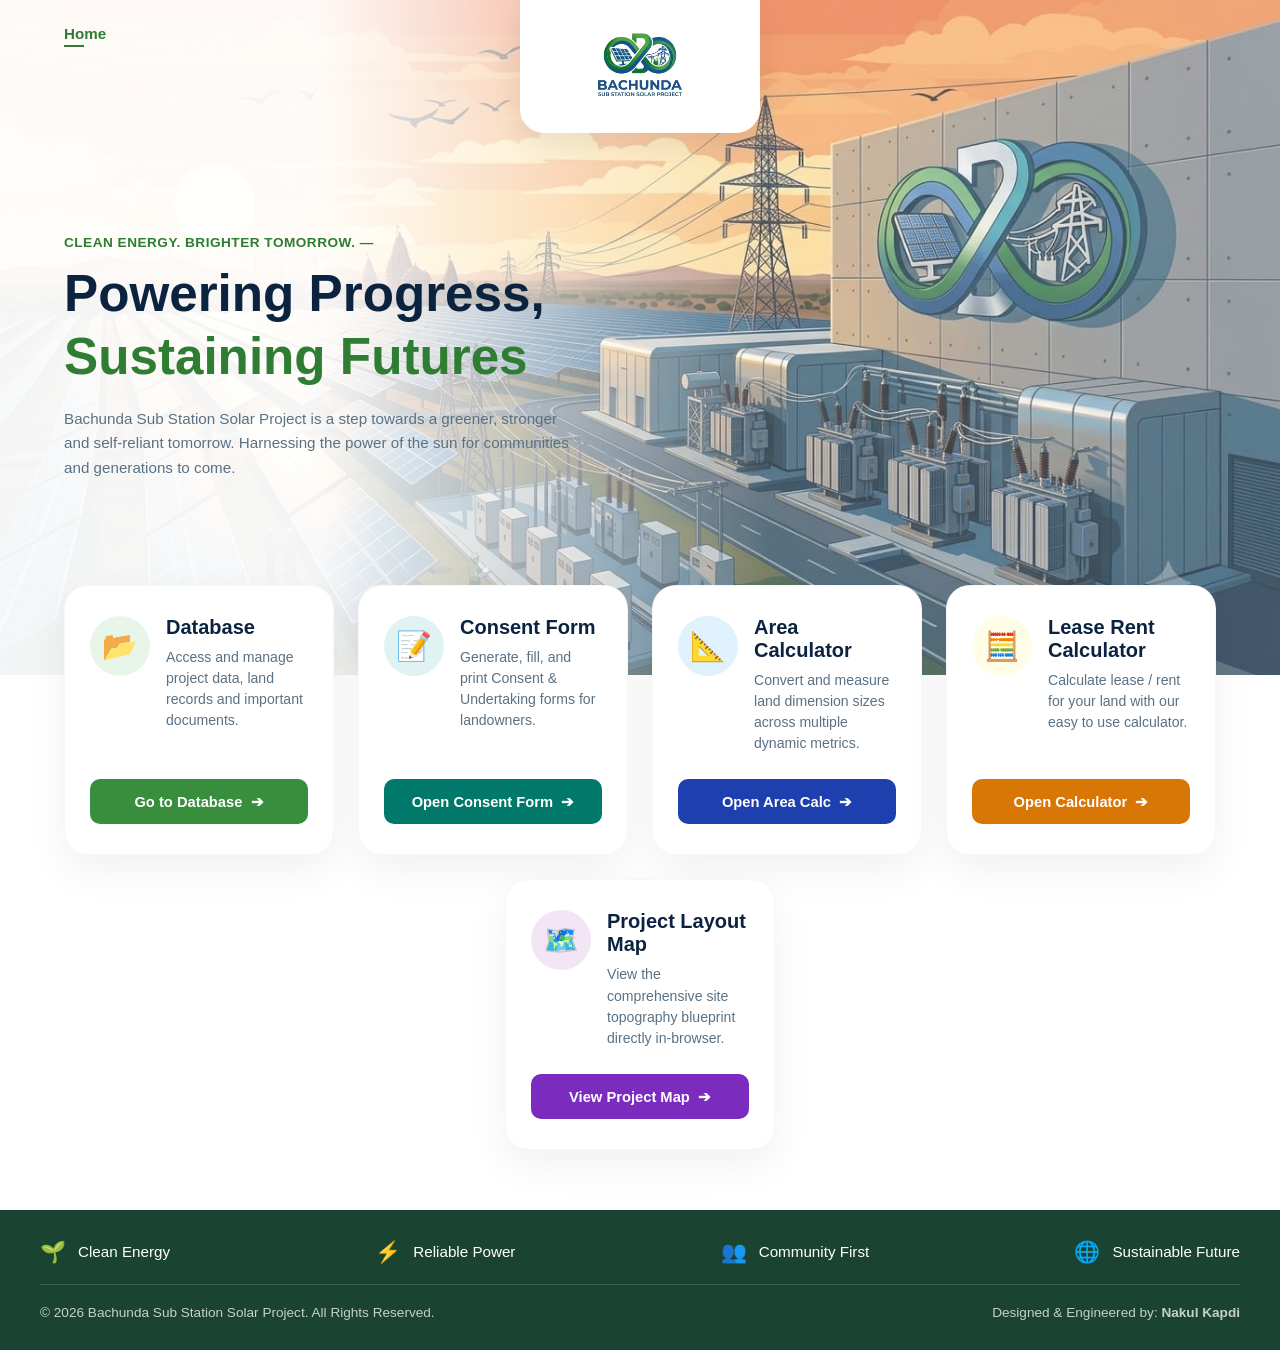
==== index.html @ d8ced1ef "Add files via upload" ====
<!DOCTYPE html>
<html lang="en">
<head>
    <meta charset="UTF-8">
    <meta name="viewport" content="width=device-width, initial-scale=1.0">
    <title>Bachunda Sub Station Solar Project</title>
    
    <!-- FAVICON INTEGRATION -->
    <link rel="icon" type="image/png" href="logo.png">
    <link rel="apple-touch-icon" href="logo.png">

    <style>
        :root {
            --navy-blue: #0C2340;
            --brand-green: #2E7D32;
            --text-muted: #5A7184;
            --btn-green: #388E3C;
            --btn-blue: #1E40AF;
            --btn-gold: #D97706;
            --btn-teal: #00796B;
            --footer-bg: #1B4332;
            --btn-map-color: #7B2CBF;
        }

        html, body {
            height: 100%;
            margin: 0;
            padding: 0;
        }

        body {
            font-family: -apple-system, BlinkMacSystemFont, "Segoe UI", Roboto, sans-serif;
            background-color: #FFFFFF;
            color: var(--navy-blue);
            display: flex;
            flex-direction: column;
        }

        header {
            position: absolute;
            top: 0;
            left: 0;
            width: 100%;
            z-index: 10;
            display: flex;
            justify-content: center;
        }

        .logo-badge {
            background: #FFFFFF;
            padding: 15px 30px 20px 30px;
            border-bottom-left-radius: 24px;
            border-bottom-right-radius: 24px;
            box-shadow: 0 10px 30px rgba(0, 0, 0, 0.08);
            width: 180px;
            text-align: center;
        }

        .logo-badge img {
            width: 100%;
            height: auto;
            max-height: 105px;
            object-fit: contain;
            display: block;
            margin: 0 auto;
        }

        .top-nav-bar {
            position: absolute;
            top: 25px;
            left: 5%;
            z-index: 11;
        }

        .home-link {
            color: var(--brand-green);
            text-decoration: none;
            font-weight: 600;
            font-size: 0.95rem;
            position: relative;
        }

        .home-link::after {
            content: '';
            position: absolute;
            bottom: -5px;
            left: 0;
            width: 20px;
            height: 2.5px;
            background-color: var(--brand-green);
        }

        .hero-banner-container {
            width: 100%;
            min-height: 75vh;
            background: linear-gradient(to right, rgba(255,255,255,0.95) 25%, rgba(255,255,255,0.2) 60%), url('banner.jpg') center center / cover no-repeat;
            display: flex;
            align-items: center;
            padding: 160px 5% 120px 5%;
            box-sizing: border-box;
        }

        .hero-text-block {
            max-width: 520px;
            z-index: 2;
        }

        .clean-energy-tag {
            color: var(--brand-green);
            font-weight: 700;
            font-size: 0.85rem;
            text-transform: uppercase;
            letter-spacing: 0.5px;
            margin-bottom: 15px;
        }

        .hero-text-block h1 {
            font-size: clamp(2.2rem, 4.5vw, 3.2rem);
            font-weight: 800;
            line-height: 1.15;
            color: var(--navy-blue);
            margin: 0 0 20px 0;
        }

        .hero-text-block h1 span {
            color: var(--brand-green);
            display: block;
            margin-top: 4px;
        }

        .hero-text-block p {
            font-size: 0.95rem;
            line-height: 1.6;
            color: var(--text-muted);
            margin: 0;
        }

        .portal-grid-container {
            max-width: 1280px;
            width: 100%;
            margin: -90px auto 60px auto;
            padding: 0 25px;
            box-sizing: border-box;
            z-index: 5;
            position: relative;
        }

        .layout-grid {
            display: flex;
            flex-wrap: wrap;
            justify-content: center;
            gap: 24px;
            width: 100%;
        }

        .ui-card {
            background: #FFFFFF;
            border-radius: 24px;
            padding: 30px 25px;
            box-shadow: 0 15px 40px rgba(0, 0, 0, 0.06);
            border: 1px solid rgba(0, 0, 0, 0.03);
            display: flex;
            flex-direction: column;
            justify-content: space-between;
            min-height: 250px;
            width: 100%;
            max-width: 270px;
            flex: 1 1 240px;
            box-sizing: border-box;
            transition: transform 0.3s cubic-bezier(0.25, 1, 0.5, 1), box-shadow 0.3s ease;
        }

        .ui-card:hover {
            transform: translateY(-6px);
            box-shadow: 0 25px 50px rgba(12, 35, 64, 0.12);
        }

        .card-top-identity {
            display: flex;
            gap: 16px;
            align-items: flex-start;
        }

        .icon-wrapper {
            width: 60px;
            height: 60px;
            border-radius: 50%;
            display: flex;
            align-items: center;
            justify-content: center;
            font-size: 1.8rem;
            flex-shrink: 0;
        }

        .db-theme .icon-wrapper { background-color: #E8F5E9; color: var(--brand-green); }
        .calc-theme .icon-wrapper { background-color: #FFFDE7; color: #E6A100; }
        .area-theme .icon-wrapper { background-color: #E0F2FE; color: #0284C7; }
        .map-theme .icon-wrapper { background-color: #F3E5F5; color: var(--btn-map-color); }
        .consent-theme .icon-wrapper { background-color: #E0F2F1; color: var(--btn-teal); }

        .card-inner-text h3 {
            margin: 0 0 8px 0;
            font-size: 1.25rem;
            font-weight: 700;
            color: var(--navy-blue);
        }

        .card-inner-text p {
            margin: 0;
            font-size: 0.88rem;
            color: var(--text-muted);
            line-height: 1.5;
        }

        .card-action-btn, .card-trigger-btn {
            width: 100%;
            padding: 14px 20px;
            border-radius: 10px;
            font-weight: 600;
            font-size: 0.92rem;
            color: #FFFFFF;
            text-decoration: none;
            display: flex;
            align-items: center;
            justify-content: center;
            gap: 8px;
            box-sizing: border-box;
            margin-top: 25px;
            border: none;
            cursor: pointer;
            font-family: inherit;
        }

        .bg-green-action { background-color: var(--btn-green); }
        .bg-gold-action { background-color: var(--btn-gold); }
        .bg-blue-action { background-color: var(--btn-blue); }
        .bg-purple-action { background-color: var(--btn-map-color); }
        .bg-teal-action { background-color: var(--btn-teal); }

        /* FULL SCREEN MODAL STYLES */
        .modal-overlay {
            position: fixed;
            top: 0;
            left: 0;
            width: 100%;
            height: 100%;
            background: rgba(12, 35, 64, 0.85);
            backdrop-filter: blur(6px);
            display: none;
            justify-content: center;
            align-items: center;
            z-index: 2000;
        }

        .modal-box {
            background: #FFFFFF;
            width: 100%;
            height: 100vh;
            display: flex;
            flex-direction: column;
            animation: modalSlideUp 0.25s ease-out;
        }

        .modal-header {
            padding: 1rem 2rem;
            background: #F8FAFC;
            border-bottom: 1px solid rgba(0, 0, 0, 0.08);
            display: flex;
            justify-content: space-between;
            align-items: center;
            box-shadow: 0 2px 10px rgba(0,0,0,0.03);
            z-index: 10;
        }

        .modal-header h3 {
            margin: 0;
            color: var(--navy-blue);
            font-size: 1.3rem;
            font-weight: 700;
        }

        .close-btn {
            background: #CBD5E0;
            border: none;
            color: #4A5568;
            font-size: 1.2rem;
            font-weight: bold;
            line-height: 1;
            padding: 0.6rem 1.2rem;
            border-radius: 8px;
            cursor: pointer;
            transition: all 0.2s ease;
        }

        .close-btn:hover {
            background: #A0AEC0;
            color: #1A202C;
            transform: scale(1.05);
        }

        .modal-body {
            flex: 1;
            width: 100%;
            height: calc(100vh - 70px);
            background: #1E293B;
            position: relative;
        }

        .modal-body iframe {
            width: 100%;
            height: 100%;
            border: none;
            display: block;
        }

        footer {
            background-color: var(--footer-bg) !important;
            color: #FFFFFF !important;
            padding: 30px 40px;
            box-sizing: border-box;
            margin-top: auto;
            width: 100%;
        }

        .footer-max-bounds {
            max-width: 1200px;
            margin: 0 auto;
            display: flex;
            flex-wrap: wrap;
            justify-content: space-between;
            align-items: center;
            gap: 20px;
            padding-bottom: 20px;
            border-bottom: 1px solid rgba(255, 255, 255, 0.15);
        }

        .footer-pill-item {
            display: flex;
            align-items: center;
            gap: 12px;
            font-size: 0.95rem;
            font-weight: 500;
            color: #FFFFFF !important;
        }

        .pill-graphic { font-size: 1.3rem; }

        .dev-signature-row {
            max-width: 1200px;
            margin: 20px auto 0 auto;
            display: flex;
            justify-content: space-between;
            align-items: center;
            font-size: 0.85rem;
            color: rgba(255, 255, 255, 0.75) !important;
            flex-wrap: wrap;
            gap: 10px;
        }

        @keyframes modalSlideUp {
            from { opacity: 0; transform: translateY(20px); }
            to { opacity: 1; transform: translateY(0); }
        }

        @media (max-width: 768px) {
            .hero-banner-container { min-height: auto; padding: 160px 20px 100px 20px; }
            .portal-grid-container { margin-top: -40px; padding: 0 15px; }
            .ui-card { max-width: 100%; }
            .footer-max-bounds, .dev-signature-row { flex-direction: column; align-items: flex-start; gap: 15px; }
        }
    </style>
</head>
<body>

    <div class="top-nav-bar">
        <a href="index.html" class="home-link">Home</a>
    </div>

    <header>
        <div class="logo-badge">
            <img src="logo.png" alt="Bachunda Logo">
        </div>
    </header>

    <div class="hero-banner-container">
        <div class="hero-text-block">
            <div class="clean-energy-tag">Clean Energy. Brighter Tomorrow. —</div>
            <h1>Powering Progress, <span>Sustaining Futures</span></h1>
            <p>Bachunda Sub Station Solar Project is a step towards a greener, stronger and self-reliant tomorrow. Harnessing the power of the sun for communities and generations to come.</p>
        </div>
    </div>

    <div class="portal-grid-container">
        <div class="layout-grid">
            
            <!-- 1. DATABASE CARD -->
            <div class="ui-card db-theme">
                <div class="card-top-identity">
                    <div class="icon-wrapper">📂</div>
                    <div class="card-inner-text">
                        <h3>Database</h3>
                        <p>Access and manage project data, land records and important documents.</p>
                    </div>
                </div>
                <a href="database.html" class="card-action-btn bg-green-action">Go to Database &nbsp;➔</a>
            </div>

            <!-- 2. CONSENT FORM CARD -->
            <div class="ui-card consent-theme">
                <div class="card-top-identity">
                    <div class="icon-wrapper">📝</div>
                    <div class="card-inner-text">
                        <h3>Consent Form</h3>
                        <p>Generate, fill, and print Consent & Undertaking forms for landowners.</p>
                    </div>
                </div>
                <a href="consent_form.html" class="card-action-btn bg-teal-action">Open Consent Form &nbsp;➔</a>
            </div>

            <!-- 3. AREA CALCULATOR CARD -->
            <div class="ui-card area-theme">
                <div class="card-top-identity">
                    <div class="icon-wrapper">📐</div>
                    <div class="card-inner-text">
                        <h3>Area Calculator</h3>
                        <p>Convert and measure land dimension sizes across multiple dynamic metrics.</p>
                    </div>
                </div>
                <a href="calculator.html" class="card-action-btn bg-blue-action">Open Area Calc &nbsp;➔</a>
            </div>

            <!-- 4. LEASE RENT CALCULATOR CARD -->
            <div class="ui-card calc-theme">
                <div class="card-top-identity">
                    <div class="icon-wrapper">🧮</div>
                    <div class="card-inner-text">
                        <h3>Lease Rent Calculator</h3>
                        <p>Calculate lease / rent for your land with our easy to use calculator.</p>
                    </div>
                </div>
                <a href="https://nakulkpadi.github.io/LeaseRent-Pro/" class="card-action-btn bg-gold-action">Open Calculator &nbsp;➔</a>
            </div>

            <!-- 5. PROJECT LAYOUT MAP CARD -->
            <div class="ui-card map-theme">
                <div class="card-top-identity">
                    <div class="icon-wrapper">🗺️</div>
                    <div class="card-inner-text">
                        <h3>Project Layout Map</h3>
                        <p>View the comprehensive site topography blueprint directly in-browser.</p>
                    </div>
                </div>
                <button class="card-trigger-btn bg-purple-action" id="openMapBtn">View Project Map &nbsp;➔</button>
            </div>

        </div>
    </div>

    <!-- FULL SCREEN MAP POPUP OVERLAY LAYOUT -->
    <div id="mapModal" class="modal-overlay">
        <div class="modal-box">
            <div class="modal-header">
                <h3>Live Project Layout Blueprint</h3>
                <button class="close-btn" id="closeMapBtn">Close ×</button>
            </div>
            <div class="modal-body">
                <!-- Using iframe for direct inline browser viewing -->
                <iframe id="pdfFrame"></iframe>
            </div>
        </div>
    </div>

    <footer>
        <div class="footer-max-bounds">
            <div class="footer-pill-item"><span class="pill-graphic">🌱</span> Clean Energy</div>
            <div class="footer-pill-item"><span class="pill-graphic">⚡</span> Reliable Power</div>
            <div class="footer-pill-item"><span class="pill-graphic">👥</span> Community First</div>
            <div class="footer-pill-item"><span class="pill-graphic">🌐</span> Sustainable Future</div>
        </div>
        <div class="dev-signature-row">
            <span>© 2026 Bachunda Sub Station Solar Project. All Rights Reserved.</span>
            <span>Designed & Engineered by: <strong>Nakul Kapdi</strong></span>
        </div>
    </footer>

    <!-- INTERACTION CONTROLLER -->
    <script>
        const modalElement = document.getElementById("mapModal");
        const triggerOpenBtn = document.getElementById("openMapBtn");
        const triggerCloseBtn = document.getElementById("closeMapBtn");
        const pdfFrame = document.getElementById("pdfFrame");

        // Set path to your local PDF file
        const localPdfPath = "blueprint.pdf";

        triggerOpenBtn.addEventListener("click", () => {
            // Append cache-buster timestamp and #toolbar=0 to force inline rendering
            const timestamp = new Date().getTime();
            pdfFrame.src = `${localPdfPath}?v=${timestamp}#toolbar=0`;
            
            modalElement.style.display = "flex";
            document.body.style.overflow = "hidden";
        });

        triggerCloseBtn.addEventListener("click", () => {
            modalElement.style.display = "none";
            document.body.style.overflow = "auto";
            pdfFrame.src = ""; // Clear memory
        });
    </script>
</body>
</html>
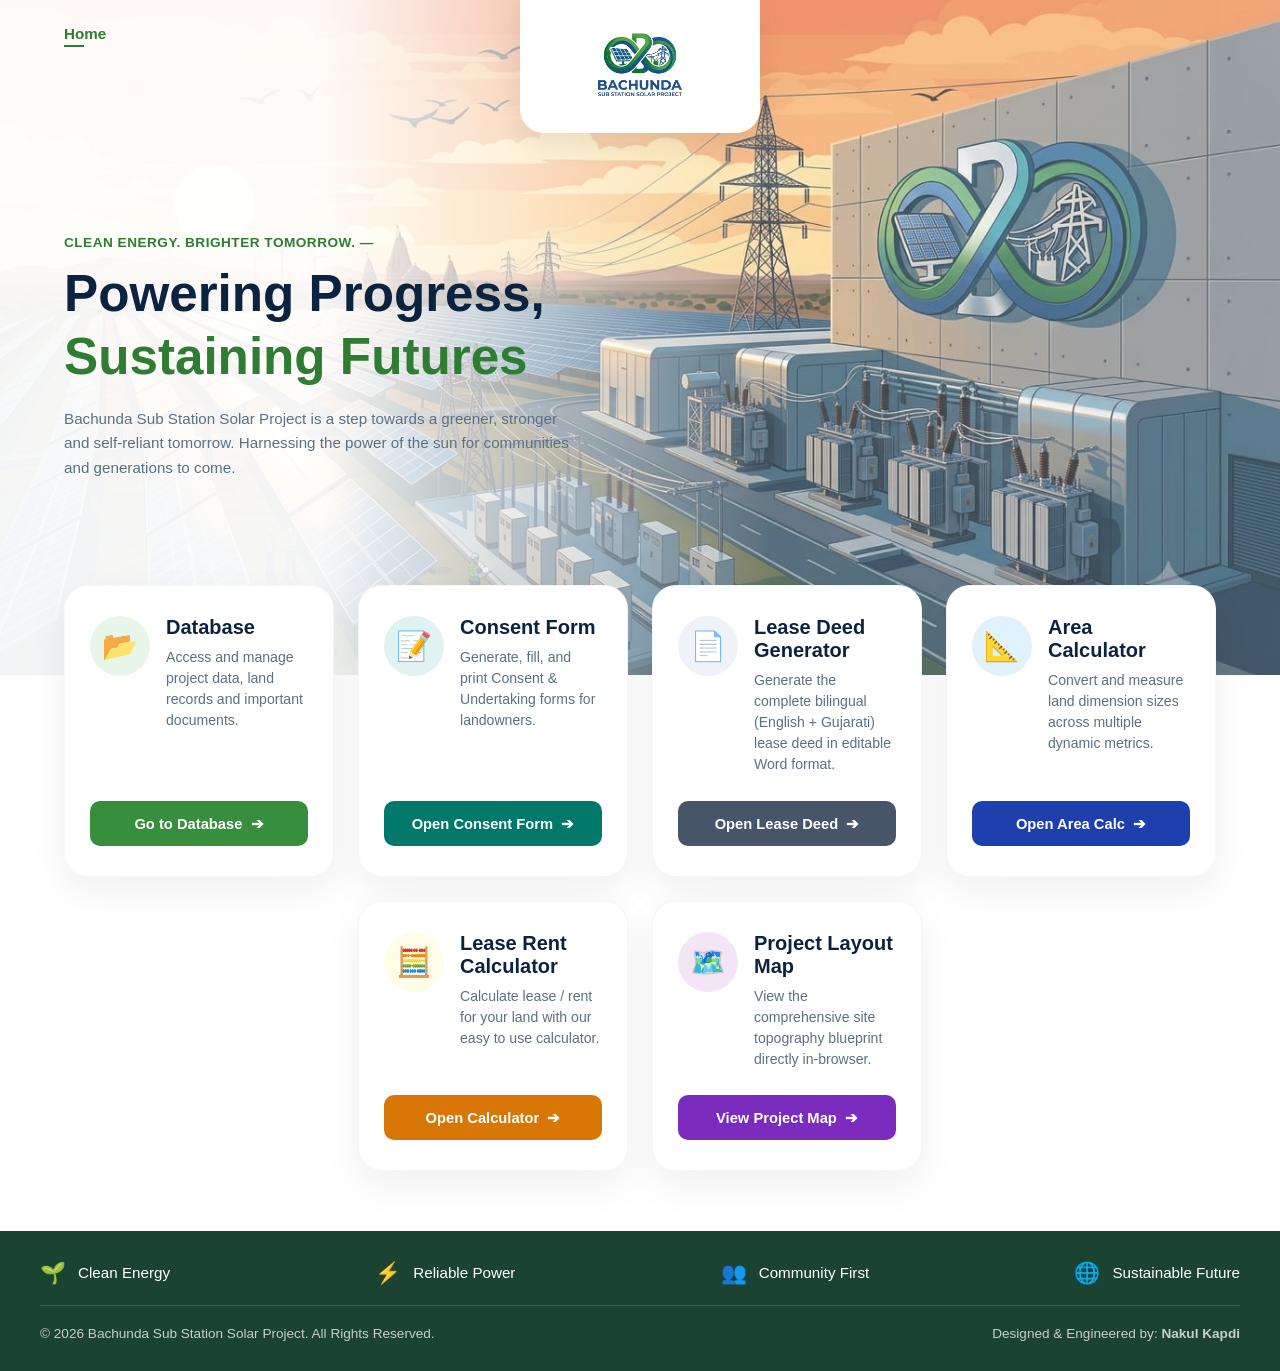
==== commit f9f5c5fb: "Add Lease Deed Generator card to Bhachunda homepage" ====
--- a/index.html
+++ b/index.html
@@ -17,7 +17,8 @@
             --btn-green: #388E3C;
             --btn-blue: #1E40AF;
             --btn-gold: #D97706;
-            --btn-teal: #00796B;
+            --btn-teal: #00796B;
+            --btn-lease: #475569;
             --footer-bg: #1B4332;
             --btn-map-color: #7B2CBF;
         }
@@ -196,7 +197,8 @@
         .calc-theme .icon-wrapper { background-color: #FFFDE7; color: #E6A100; }
         .area-theme .icon-wrapper { background-color: #E0F2FE; color: #0284C7; }
         .map-theme .icon-wrapper { background-color: #F3E5F5; color: var(--btn-map-color); }
-        .consent-theme .icon-wrapper { background-color: #E0F2F1; color: var(--btn-teal); }
+        .consent-theme .icon-wrapper { background-color: #E0F2F1; color: var(--btn-teal); }
+        .lease-theme .icon-wrapper { background-color: #EFF2F8; color: var(--btn-lease); }
 
         .card-inner-text h3 {
             margin: 0 0 8px 0;
@@ -235,7 +237,8 @@
         .bg-gold-action { background-color: var(--btn-gold); }
         .bg-blue-action { background-color: var(--btn-blue); }
         .bg-purple-action { background-color: var(--btn-map-color); }
-        .bg-teal-action { background-color: var(--btn-teal); }
+        .bg-teal-action { background-color: var(--btn-teal); }
+        .bg-lease-action { background-color: var(--btn-lease); }
 
         /* FULL SCREEN MODAL STYLES */
         .modal-overlay {
@@ -417,6 +420,18 @@
                 <a href="consent_form.html" class="card-action-btn bg-teal-action">Open Consent Form &nbsp;➔</a>
             </div>
 
+            <!-- LEASE DEED GENERATOR CARD -->
+            <div class="ui-card lease-theme">
+                <div class="card-top-identity">
+                    <div class="icon-wrapper">📄</div>
+                    <div class="card-inner-text">
+                        <h3>Lease Deed Generator</h3>
+                        <p>Generate the complete bilingual (English + Gujarati) lease deed in editable Word format.</p>
+                    </div>
+                </div>
+                <a href="lease-deed/index.html" class="card-action-btn bg-lease-action">Open Lease Deed &nbsp;➔</a>
+            </div>
+
             <!-- 3. AREA CALCULATOR CARD -->
             <div class="ui-card area-theme">
                 <div class="card-top-identity">
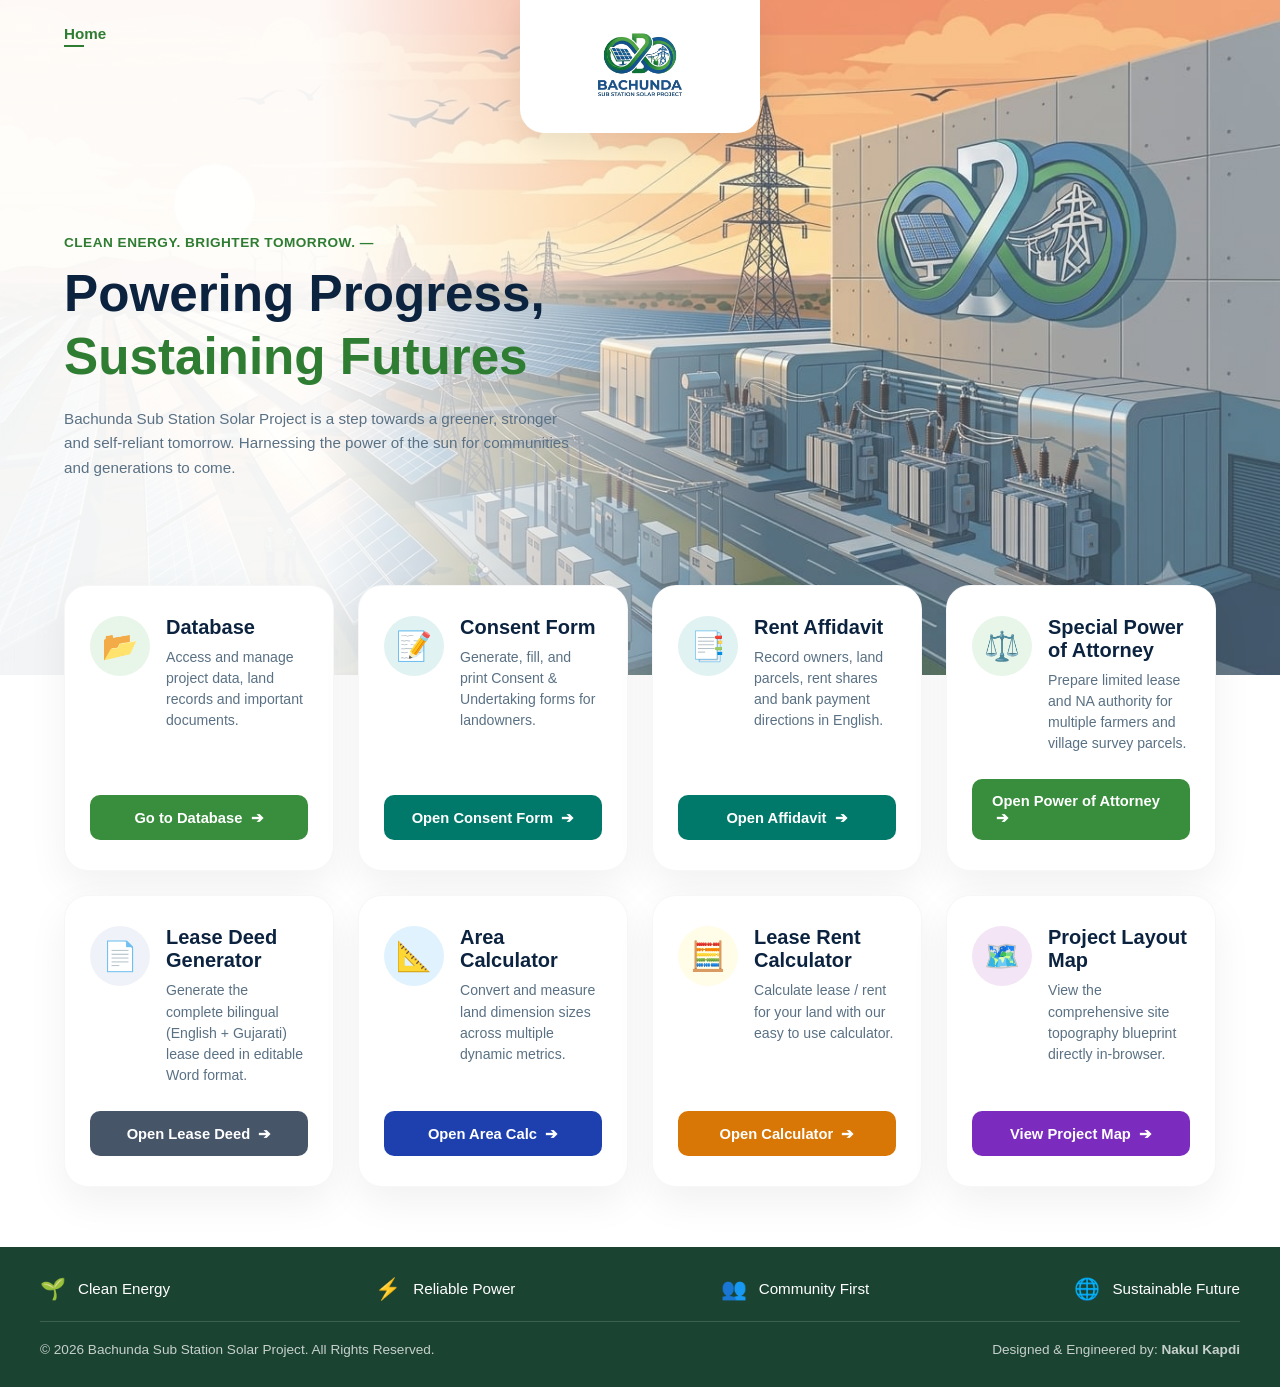
==== commit 1a8fba10: "Add English affidavit and special power of attorney forms with PDF and Word exports" ====
--- a/index.html
+++ b/index.html
@@ -418,6 +418,30 @@
                     </div>
                 </div>
                 <a href="consent_form.html" class="card-action-btn bg-teal-action">Open Consent Form &nbsp;➔</a>
+            </div>
+
+            <!-- RENT AFFIDAVIT CARD -->
+            <div class="ui-card consent-theme">
+                <div class="card-top-identity">
+                    <div class="icon-wrapper">📑</div>
+                    <div class="card-inner-text">
+                        <h3>Rent Affidavit</h3>
+                        <p>Record owners, land parcels, rent shares and bank payment directions in English.</p>
+                    </div>
+                </div>
+                <a href="legal-forms/affidavit.html" class="card-action-btn bg-teal-action">Open Affidavit &nbsp;➔</a>
+            </div>
+
+            <!-- SPECIAL POWER OF ATTORNEY CARD -->
+            <div class="ui-card db-theme">
+                <div class="card-top-identity">
+                    <div class="icon-wrapper">⚖️</div>
+                    <div class="card-inner-text">
+                        <h3>Special Power of Attorney</h3>
+                        <p>Prepare limited lease and NA authority for multiple farmers and village survey parcels.</p>
+                    </div>
+                </div>
+                <a href="legal-forms/special-power-of-attorney.html" class="card-action-btn bg-green-action">Open Power of Attorney &nbsp;➔</a>
             </div>
 
             <!-- LEASE DEED GENERATOR CARD -->
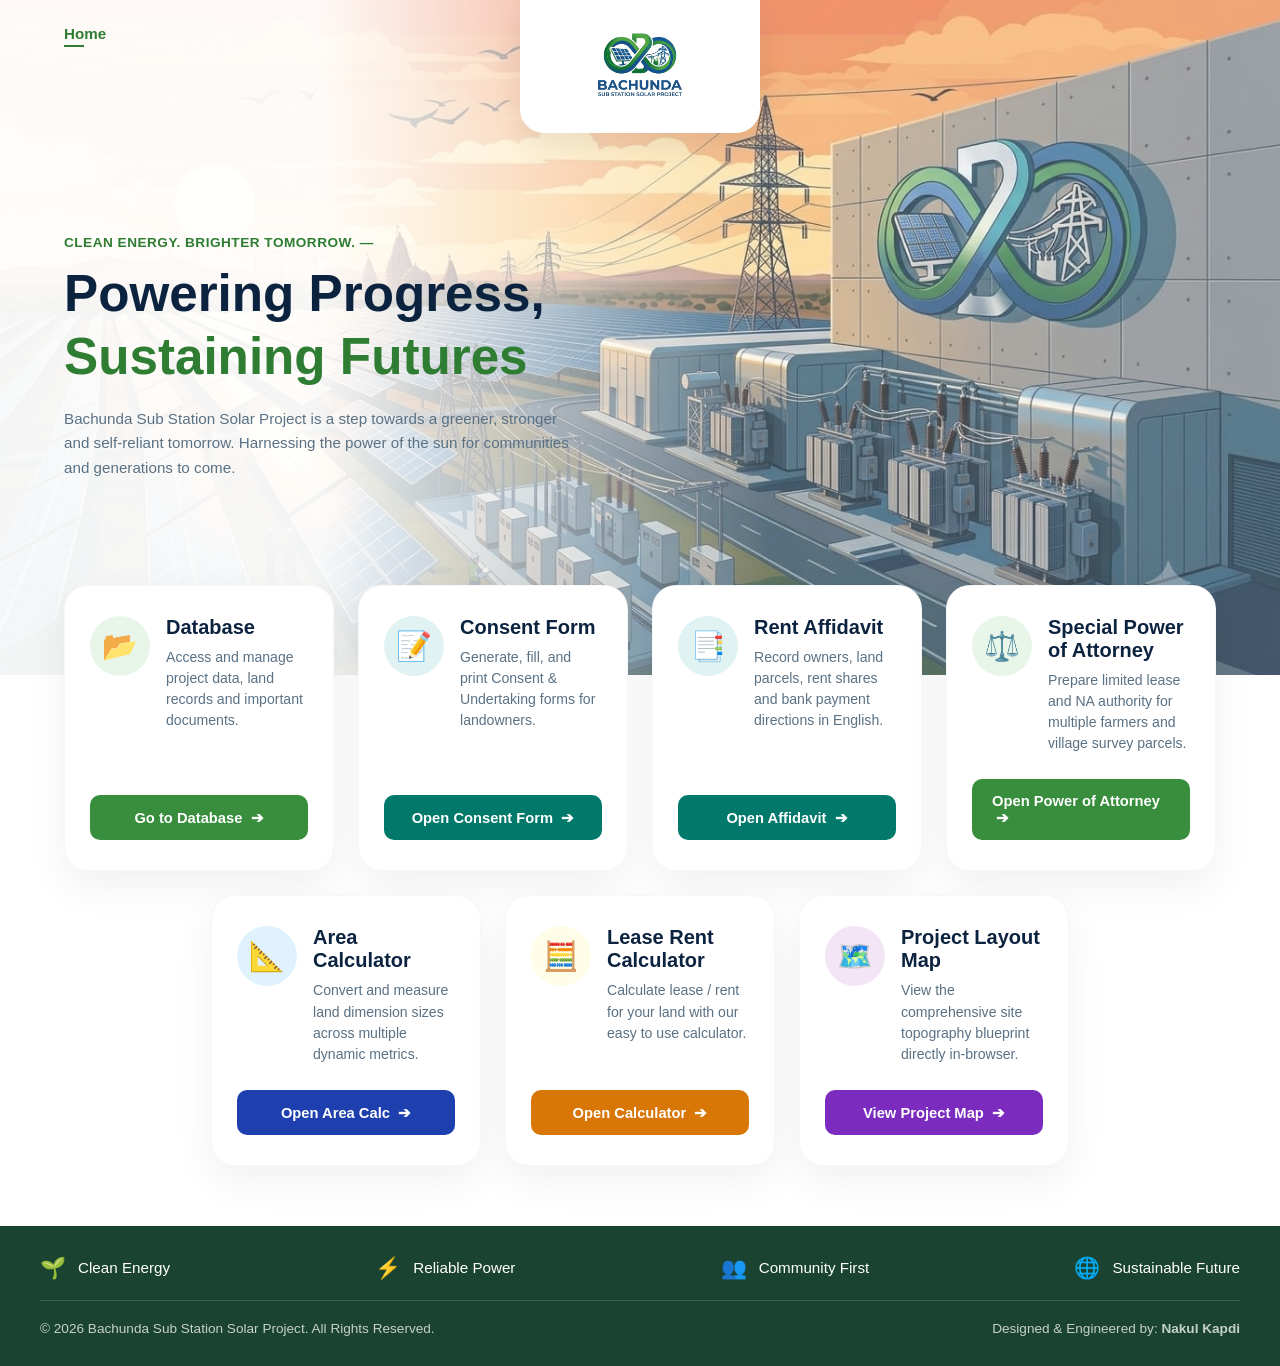
==== commit c917401d: "Temporarily hide lease deed home card and clarify farmer Aadhaar field" ====
--- a/index.html
+++ b/index.html
@@ -445,7 +445,8 @@
             </div>
 
             <!-- LEASE DEED GENERATOR CARD -->
-            <div class="ui-card lease-theme">
+            <!-- Temporarily hidden; retain this card and the lease-deed files for later use. -->
+            <div class="ui-card lease-theme" hidden style="display: none;">
                 <div class="card-top-identity">
                     <div class="icon-wrapper">📄</div>
                     <div class="card-inner-text">
